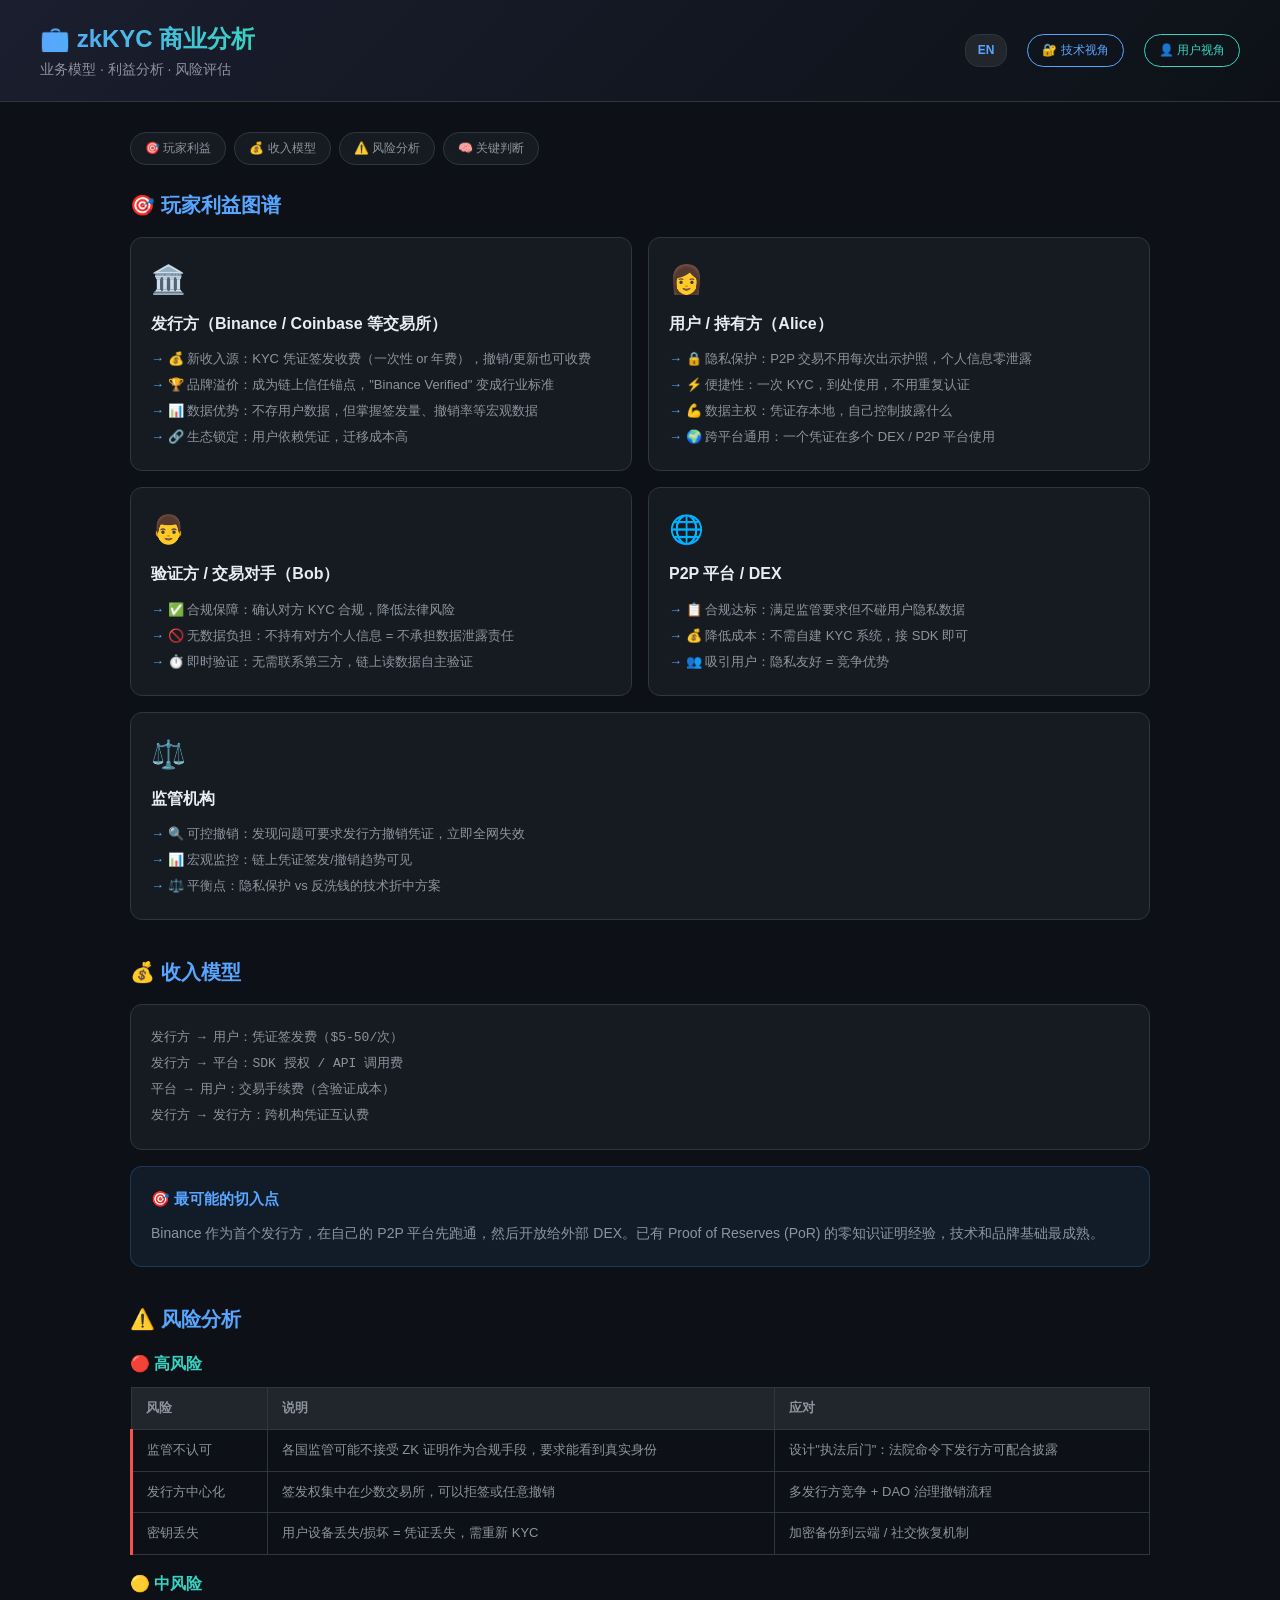
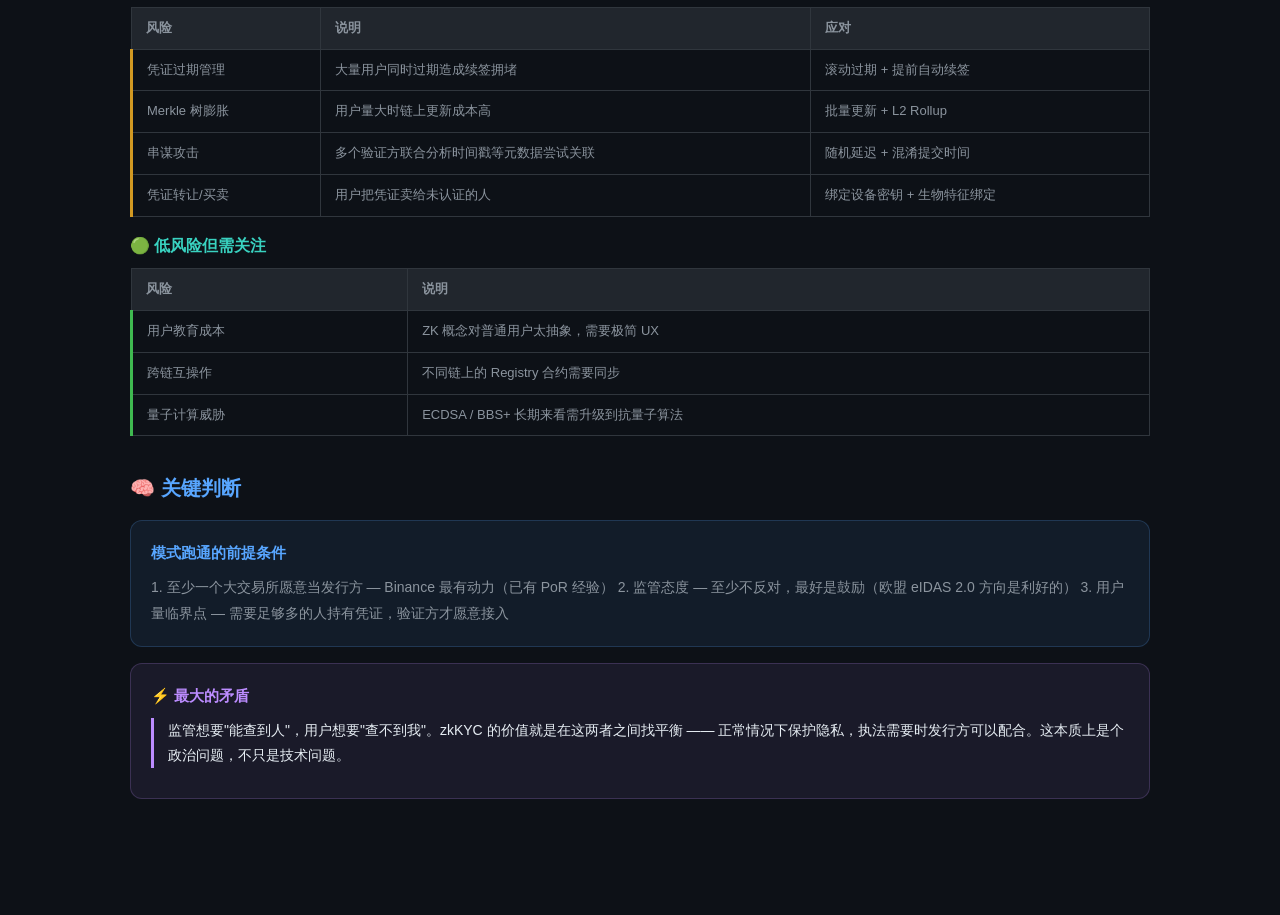
==== zkkyc/static/business.html @ 68d5da94 "feat: add business analysis page (bilingual) + docs/BUSINESS.md - New business.html with stakeholder" ====
<!DOCTYPE html>
<html lang="zh-CN" data-page="business">
<head>
  <meta charset="UTF-8">
  <meta name="viewport" content="width=device-width, initial-scale=1.0">
  <title>zkKYC — 商业分析</title>
  <link rel="stylesheet" href="style.css">
  <script src="i18n.js"></script>
  <style>
    .biz-container { max-width: 1100px; margin: 0 auto; padding: 30px 40px 80px; }
    .biz-section { margin-bottom: 36px; }
    .biz-section h2 { font-size: 20px; margin-bottom: 16px; color: var(--accent); }
    .biz-section h3 { font-size: 16px; margin: 16px 0 10px; color: var(--cyan); }

    .player-grid { display: grid; grid-template-columns: 1fr 1fr; gap: 16px; }
    @media (max-width: 800px) { .player-grid { grid-template-columns: 1fr; } }

    .player-card {
      background: var(--bg2); border: 1px solid var(--border); border-radius: 12px;
      padding: 20px; transition: border-color 0.2s;
    }
    .player-card:hover { border-color: var(--accent); }
    .player-card .player-name { font-size: 16px; font-weight: 700; margin-bottom: 10px; }
    .player-card .player-icon { font-size: 28px; margin-bottom: 8px; }
    .player-card ul { list-style: none; font-size: 13px; color: var(--text2); line-height: 2; }
    .player-card ul li::before { content: "→ "; color: var(--accent); }

    .revenue-box {
      background: var(--bg2); border: 1px solid var(--border); border-radius: 12px;
      padding: 20px; font-family: 'SF Mono', monospace; font-size: 13px;
      color: var(--text2); line-height: 2; white-space: pre-wrap;
    }

    .risk-table { width: 100%; border-collapse: collapse; font-size: 13px; }
    .risk-table th {
      text-align: left; padding: 10px 14px; background: var(--bg3);
      border: 1px solid var(--border); color: var(--text2); font-weight: 600;
    }
    .risk-table td {
      padding: 10px 14px; border: 1px solid var(--border); color: var(--text2); line-height: 1.6;
    }
    .risk-high { border-left: 3px solid #f85149 !important; }
    .risk-mid { border-left: 3px solid #d29922 !important; }
    .risk-low { border-left: 3px solid #3fb950 !important; }

    .insight-box {
      background: rgba(88,166,255,0.08); border: 1px solid rgba(88,166,255,0.2);
      border-radius: 12px; padding: 20px; margin-top: 16px;
    }
    .insight-box .insight-title { font-weight: 700; font-size: 15px; color: var(--accent); margin-bottom: 10px; }
    .insight-box p { font-size: 14px; color: var(--text2); line-height: 1.8; }

    .contradiction-box {
      background: rgba(188,140,255,0.08); border: 1px solid rgba(188,140,255,0.2);
      border-radius: 12px; padding: 20px; margin-top: 16px;
    }
    .contradiction-box .ct-title { font-weight: 700; font-size: 15px; color: var(--purple); margin-bottom: 10px; }
    .contradiction-box blockquote {
      font-size: 14px; color: var(--text); line-height: 1.8;
      border-left: 3px solid var(--purple); padding-left: 14px; margin: 10px 0;
    }

    .toc { display: flex; gap: 8px; flex-wrap: wrap; margin-bottom: 24px; }
    .toc a {
      padding: 6px 14px; border-radius: 16px; font-size: 12px; text-decoration: none;
      background: var(--bg2); border: 1px solid var(--border); color: var(--text2);
      transition: all 0.2s;
    }
    .toc a:hover { border-color: var(--accent); color: var(--accent); }
  </style>
</head>
<body>

<div class="header">
  <div>
    <h1 data-i18n="biz.title">💼 zkKYC 商业分析</h1>
    <div class="subtitle" data-i18n="biz.subtitle">业务模型 · 利益分析 · 风险评估</div>
  </div>
  <div class="status-bar">
    <button class="lang-toggle" onclick="toggleLang()">EN</button>
    <a href="/" style="font-size:12px; color:var(--accent); text-decoration:none; padding:6px 14px; border:1px solid var(--accent); border-radius:20px;" data-i18n="biz.back.tech">🔐 技术视角</a>
    <a href="/user-demo.html" style="font-size:12px; color:var(--cyan); text-decoration:none; padding:6px 14px; border:1px solid var(--cyan); border-radius:20px;" data-i18n="biz.back.user">👤 用户视角</a>
  </div>
</div>

<div class="biz-container">

  <!-- TOC -->
  <div class="toc">
    <a href="#players" data-i18n="biz.toc.players">🎯 玩家利益</a>
    <a href="#revenue" data-i18n="biz.toc.revenue">💰 收入模型</a>
    <a href="#risks" data-i18n="biz.toc.risks">⚠️ 风险分析</a>
    <a href="#insights" data-i18n="biz.toc.insights">🧠 关键判断</a>
  </div>

  <!-- ═══ Players ═══ -->
  <div class="biz-section" id="players">
    <h2 data-i18n="biz.players.title">🎯 玩家利益图谱 / Stakeholder Benefits</h2>
    <div class="player-grid">

      <div class="player-card">
        <div class="player-icon">🏛️</div>
        <div class="player-name" data-i18n="biz.p1.name">发行方（Binance / Coinbase 等交易所）</div>
        <ul>
          <li data-i18n="biz.p1.b1">💰 新收入源：KYC 凭证签发收费（一次性 or 年费），撤销/更新也可收费</li>
          <li data-i18n="biz.p1.b2">🏆 品牌溢价：成为链上信任锚点，"Binance Verified" 变成行业标准</li>
          <li data-i18n="biz.p1.b3">📊 数据优势：不存用户数据，但掌握签发量、撤销率等宏观数据</li>
          <li data-i18n="biz.p1.b4">🔗 生态锁定：用户依赖凭证，迁移成本高</li>
        </ul>
      </div>

      <div class="player-card">
        <div class="player-icon">👩</div>
        <div class="player-name" data-i18n="biz.p2.name">用户 / 持有方（Alice）</div>
        <ul>
          <li data-i18n="biz.p2.b1">🔒 隐私保护：P2P 交易不用每次出示护照，个人信息零泄露</li>
          <li data-i18n="biz.p2.b2">⚡ 便捷性：一次 KYC，到处使用，不用重复认证</li>
          <li data-i18n="biz.p2.b3">💪 数据主权：凭证存本地，自己控制披露什么</li>
          <li data-i18n="biz.p2.b4">🌍 跨平台通用：一个凭证在多个 DEX / P2P 平台使用</li>
        </ul>
      </div>

      <div class="player-card">
        <div class="player-icon">👨</div>
        <div class="player-name" data-i18n="biz.p3.name">验证方 / 交易对手（Bob）</div>
        <ul>
          <li data-i18n="biz.p3.b1">✅ 合规保障：确认对方 KYC 合规，降低法律风险</li>
          <li data-i18n="biz.p3.b2">🚫 无数据负担：不持有对方个人信息 = 不承担数据泄露责任</li>
          <li data-i18n="biz.p3.b3">⏱️ 即时验证：无需联系第三方，链上读数据自主验证</li>
        </ul>
      </div>

      <div class="player-card">
        <div class="player-icon">🌐</div>
        <div class="player-name" data-i18n="biz.p4.name">P2P 平台 / DEX</div>
        <ul>
          <li data-i18n="biz.p4.b1">📋 合规达标：满足监管要求但不碰用户隐私数据</li>
          <li data-i18n="biz.p4.b2">💰 降低成本：不需自建 KYC 系统，接 SDK 即可</li>
          <li data-i18n="biz.p4.b3">👥 吸引用户：隐私友好 = 竞争优势</li>
        </ul>
      </div>

      <div class="player-card" style="grid-column: 1 / -1;">
        <div class="player-icon">⚖️</div>
        <div class="player-name" data-i18n="biz.p5.name">监管机构</div>
        <ul>
          <li data-i18n="biz.p5.b1">🔍 可控撤销：发现问题可要求发行方撤销凭证，立即全网失效</li>
          <li data-i18n="biz.p5.b2">📊 宏观监控：链上凭证签发/撤销趋势可见</li>
          <li data-i18n="biz.p5.b3">⚖️ 平衡点：隐私保护 vs 反洗钱的技术折中方案</li>
        </ul>
      </div>

    </div>
  </div>

  <!-- ═══ Revenue ═══ -->
  <div class="biz-section" id="revenue">
    <h2 data-i18n="biz.revenue.title">💰 收入模型 / Revenue Model</h2>
    <div class="revenue-box" data-i18n="biz.revenue.box">发行方 → 用户：凭证签发费（$5-50/次）
发行方 → 平台：SDK 授权 / API 调用费
平台 → 用户：交易手续费（含验证成本）
发行方 → 发行方：跨机构凭证互认费</div>
    <div class="insight-box" style="margin-top:16px;">
      <div class="insight-title" data-i18n="biz.revenue.entry">🎯 最可能的切入点</div>
      <p data-i18n="biz.revenue.entry.desc">Binance 作为首个发行方，在自己的 P2P 平台先跑通，然后开放给外部 DEX。已有 Proof of Reserves (PoR) 的零知识证明经验，技术和品牌基础最成熟。</p>
    </div>
  </div>

  <!-- ═══ Risks ═══ -->
  <div class="biz-section" id="risks">
    <h2 data-i18n="biz.risks.title">⚠️ 风险分析 / Risk Assessment</h2>

    <h3 data-i18n="biz.risks.high">🔴 高风险</h3>
    <table class="risk-table">
      <tr><th data-i18n="biz.risks.th.risk">风险</th><th data-i18n="biz.risks.th.desc">说明</th><th data-i18n="biz.risks.th.mitigation">应对</th></tr>
      <tr class="risk-high">
        <td data-i18n="biz.r1.name">监管不认可</td>
        <td data-i18n="biz.r1.desc">各国监管可能不接受 ZK 证明作为合规手段，要求能看到真实身份</td>
        <td data-i18n="biz.r1.fix">设计"执法后门"：法院命令下发行方可配合披露</td>
      </tr>
      <tr class="risk-high">
        <td data-i18n="biz.r2.name">发行方中心化</td>
        <td data-i18n="biz.r2.desc">签发权集中在少数交易所，可以拒签或任意撤销</td>
        <td data-i18n="biz.r2.fix">多发行方竞争 + DAO 治理撤销流程</td>
      </tr>
      <tr class="risk-high">
        <td data-i18n="biz.r3.name">密钥丢失</td>
        <td data-i18n="biz.r3.desc">用户设备丢失/损坏 = 凭证丢失，需重新 KYC</td>
        <td data-i18n="biz.r3.fix">加密备份到云端 / 社交恢复机制</td>
      </tr>
    </table>

    <h3 data-i18n="biz.risks.mid">🟡 中风险</h3>
    <table class="risk-table">
      <tr><th data-i18n="biz.risks.th.risk">风险</th><th data-i18n="biz.risks.th.desc">说明</th><th data-i18n="biz.risks.th.mitigation">应对</th></tr>
      <tr class="risk-mid">
        <td data-i18n="biz.r4.name">凭证过期管理</td>
        <td data-i18n="biz.r4.desc">大量用户同时过期造成续签拥堵</td>
        <td data-i18n="biz.r4.fix">滚动过期 + 提前自动续签</td>
      </tr>
      <tr class="risk-mid">
        <td data-i18n="biz.r5.name">Merkle 树膨胀</td>
        <td data-i18n="biz.r5.desc">用户量大时链上更新成本高</td>
        <td data-i18n="biz.r5.fix">批量更新 + L2 Rollup</td>
      </tr>
      <tr class="risk-mid">
        <td data-i18n="biz.r6.name">串谋攻击</td>
        <td data-i18n="biz.r6.desc">多个验证方联合分析时间戳等元数据尝试关联</td>
        <td data-i18n="biz.r6.fix">随机延迟 + 混淆提交时间</td>
      </tr>
      <tr class="risk-mid">
        <td data-i18n="biz.r7.name">凭证转让/买卖</td>
        <td data-i18n="biz.r7.desc">用户把凭证卖给未认证的人</td>
        <td data-i18n="biz.r7.fix">绑定设备密钥 + 生物特征绑定</td>
      </tr>
    </table>

    <h3 data-i18n="biz.risks.low">🟢 低风险但需关注</h3>
    <table class="risk-table">
      <tr><th data-i18n="biz.risks.th.risk">风险</th><th data-i18n="biz.risks.th.desc">说明</th></tr>
      <tr class="risk-low">
        <td data-i18n="biz.r8.name">用户教育成本</td>
        <td data-i18n="biz.r8.desc">ZK 概念对普通用户太抽象，需要极简 UX</td>
      </tr>
      <tr class="risk-low">
        <td data-i18n="biz.r9.name">跨链互操作</td>
        <td data-i18n="biz.r9.desc">不同链上的 Registry 合约需要同步</td>
      </tr>
      <tr class="risk-low">
        <td data-i18n="biz.r10.name">量子计算威胁</td>
        <td data-i18n="biz.r10.desc">ECDSA / BBS+ 长期来看需升级到抗量子算法</td>
      </tr>
    </table>
  </div>

  <!-- ═══ Insights ═══ -->
  <div class="biz-section" id="insights">
    <h2 data-i18n="biz.insights.title">🧠 关键判断 / Key Insights</h2>

    <div class="insight-box">
      <div class="insight-title" data-i18n="biz.insights.prereq.title">模式跑通的前提条件 / Prerequisites for Success</div>
      <p data-i18n="biz.insights.prereq.desc">1. 至少一个大交易所愿意当发行方 — Binance 最有动力（已有 PoR 经验）
2. 监管态度 — 至少不反对，最好是鼓励（欧盟 eIDAS 2.0 方向是利好的）
3. 用户量临界点 — 需要足够多的人持有凭证，验证方才愿意接入</p>
    </div>

    <div class="contradiction-box">
      <div class="ct-title" data-i18n="biz.insights.contradiction.title">⚡ 最大的矛盾 / The Core Tension</div>
      <blockquote data-i18n="biz.insights.contradiction.quote">监管想要"能查到人"，用户想要"查不到我"。zkKYC 的价值就是在这两者之间找平衡 —— 正常情况下保护隐私，执法需要时发行方可以配合。这本质上是个政治问题，不只是技术问题。</blockquote>
    </div>
  </div>

</div>

</body>
</html>
---- zkkyc/static/style.css ----
:root {
  --bg: #0d1117;
  --bg2: #161b22;
  --bg3: #21262d;
  --border: #30363d;
  --text: #e6edf3;
  --text2: #8b949e;
  --accent: #58a6ff;
  --green: #3fb950;
  --red: #f85149;
  --orange: #d29922;
  --purple: #bc8cff;
  --cyan: #39d2c0;
  --radius: 12px;
}

* { margin: 0; padding: 0; box-sizing: border-box; }

body {
  font-family: -apple-system, BlinkMacSystemFont, 'Segoe UI', Helvetica, Arial, sans-serif;
  background: var(--bg);
  color: var(--text);
  line-height: 1.6;
  min-height: 100vh;
}

/* ── Header ── */
.header {
  background: linear-gradient(135deg, #1a1e2e 0%, #0d1117 100%);
  border-bottom: 1px solid var(--border);
  padding: 20px 40px;
  display: flex;
  justify-content: space-between;
  align-items: center;
}
.header h1 {
  font-size: 24px;
  font-weight: 700;
  background: linear-gradient(90deg, var(--accent), var(--cyan));
  -webkit-background-clip: text;
  -webkit-text-fill-color: transparent;
}
.header .subtitle { color: var(--text2); font-size: 14px; }
.header .status-bar {
  display: flex;
  gap: 20px;
  font-size: 13px;
  color: var(--text2);
}
.header .status-bar .stat { display: flex; align-items: center; gap: 6px; }
.header .status-bar .dot {
  width: 8px; height: 8px; border-radius: 50%; background: var(--green);
}
.header .status-bar .dot.off { background: var(--text2); }

/* ── Layout ── */
.container {
  max-width: 1400px;
  margin: 0 auto;
  padding: 30px 40px;
}
.main-grid {
  display: grid;
  grid-template-columns: 1fr 1fr;
  gap: 30px;
}

/* ── Steps sidebar ── */
.steps-nav {
  display: flex;
  gap: 8px;
  margin-bottom: 30px;
  flex-wrap: wrap;
}
.step-btn {
  background: var(--bg2);
  border: 1px solid var(--border);
  color: var(--text2);
  padding: 8px 16px;
  border-radius: 20px;
  cursor: pointer;
  font-size: 13px;
  transition: all 0.2s;
  white-space: nowrap;
}
.step-btn:hover { border-color: var(--accent); color: var(--text); }
.step-btn.active {
  background: var(--accent);
  color: #fff;
  border-color: var(--accent);
}
.step-btn.done {
  border-color: var(--green);
  color: var(--green);
}

/* ── Panels ── */
.panel {
  background: var(--bg2);
  border: 1px solid var(--border);
  border-radius: var(--radius);
  overflow: hidden;
}
.panel-header {
  padding: 16px 20px;
  border-bottom: 1px solid var(--border);
  display: flex;
  justify-content: space-between;
  align-items: center;
}
.panel-header h2 { font-size: 16px; font-weight: 600; }
.panel-header .badge {
  font-size: 11px;
  padding: 3px 10px;
  border-radius: 10px;
  background: var(--bg3);
  color: var(--text2);
}
.panel-body { padding: 20px; }

/* ── Forms ── */
.form-group { margin-bottom: 16px; }
.form-group label {
  display: block;
  font-size: 13px;
  color: var(--text2);
  margin-bottom: 6px;
}
.form-group input, .form-group select {
  width: 100%;
  padding: 10px 14px;
  background: var(--bg);
  border: 1px solid var(--border);
  border-radius: 8px;
  color: var(--text);
  font-size: 14px;
  outline: none;
  transition: border-color 0.2s;
}
.form-group input:focus { border-color: var(--accent); }

.btn {
  display: inline-flex;
  align-items: center;
  gap: 8px;
  padding: 10px 20px;
  border-radius: 8px;
  font-size: 14px;
  font-weight: 600;
  cursor: pointer;
  border: none;
  transition: all 0.2s;
}
.btn-primary {
  background: var(--accent);
  color: #fff;
}
.btn-primary:hover { opacity: 0.9; transform: translateY(-1px); }
.btn-danger {
  background: var(--red);
  color: #fff;
}
.btn-danger:hover { opacity: 0.9; }
.btn-secondary {
  background: var(--bg3);
  color: var(--text);
  border: 1px solid var(--border);
}
.btn:disabled {
  opacity: 0.4;
  cursor: not-allowed;
  transform: none;
}
.btn .spinner {
  width: 14px; height: 14px;
  border: 2px solid rgba(255,255,255,0.3);
  border-top-color: #fff;
  border-radius: 50%;
  animation: spin 0.6s linear infinite;
  display: none;
}
.btn.loading .spinner { display: inline-block; }

@keyframes spin { to { transform: rotate(360deg); } }

/* ── Explanation Panel ── */
.explanation {
  background: var(--bg2);
  border: 1px solid var(--border);
  border-radius: var(--radius);
}
.explanation .exp-title {
  font-size: 18px;
  font-weight: 700;
  margin-bottom: 16px;
}
.explanation .exp-steps {
  list-style: none;
  margin-bottom: 16px;
}
.explanation .exp-steps li {
  padding: 6px 0;
  padding-left: 20px;
  position: relative;
  font-size: 14px;
  color: var(--text);
}
.explanation .exp-steps li::before {
  content: "→";
  position: absolute;
  left: 0;
  color: var(--accent);
}
.explanation .exp-technical {
  background: var(--bg);
  border: 1px solid var(--border);
  border-radius: 8px;
  padding: 16px;
  font-size: 13px;
  color: var(--text2);
  white-space: pre-wrap;
  font-family: 'SF Mono', 'Fira Code', monospace;
  line-height: 1.7;
  margin-top: 12px;
}
.explanation .exp-next {
  margin-top: 16px;
  padding: 12px 16px;
  background: rgba(88,166,255,0.1);
  border: 1px solid rgba(88,166,255,0.2);
  border-radius: 8px;
  font-size: 13px;
  color: var(--accent);
}

/* ── Code/JSON viewer ── */
.json-view {
  background: var(--bg);
  border: 1px solid var(--border);
  border-radius: 8px;
  padding: 16px;
  font-family: 'SF Mono', 'Fira Code', monospace;
  font-size: 12px;
  overflow-x: auto;
  max-height: 400px;
  overflow-y: auto;
  white-space: pre-wrap;
  color: var(--text2);
  margin-top: 12px;
}
.json-key { color: var(--accent); }
.json-string { color: var(--green); }
.json-number { color: var(--orange); }
.json-bool { color: var(--purple); }
.json-comment { color: #6e7681; font-style: italic; }

/* ── Verification checks ── */
.check-list { list-style: none; margin-top: 12px; }
.check-item {
  display: flex;
  align-items: flex-start;
  gap: 10px;
  padding: 10px 14px;
  border-radius: 8px;
  margin-bottom: 6px;
  font-size: 14px;
  transition: background 0.2s;
}
.check-item.pass { background: rgba(63,185,80,0.1); }
.check-item.fail { background: rgba(248,81,73,0.1); }
.check-icon {
  width: 22px; height: 22px; border-radius: 50%;
  display: flex; align-items: center; justify-content: center;
  font-size: 12px; flex-shrink: 0;
}
.check-item.pass .check-icon { background: var(--green); color: #fff; }
.check-item.fail .check-icon { background: var(--red); color: #fff; }
.check-detail { color: var(--text2); font-size: 12px; margin-top: 2px; }

/* ── Proof comparison table ── */
.compare-table {
  width: 100%;
  border-collapse: collapse;
  margin-top: 12px;
  font-size: 13px;
}
.compare-table th {
  text-align: left;
  padding: 10px 12px;
  background: var(--bg);
  border: 1px solid var(--border);
  color: var(--text2);
  font-weight: 600;
}
.compare-table td {
  padding: 10px 12px;
  border: 1px solid var(--border);
  font-family: 'SF Mono', monospace;
  font-size: 11px;
  word-break: break-all;
}

/* ── Wallet cards ── */
.wallet-row { display: grid; grid-template-columns: 1fr 60px 1fr; gap: 16px; align-items: center; }
.wallet-card {
  background: var(--bg);
  border: 1px solid var(--border);
  border-radius: var(--radius);
  padding: 20px;
}
.wallet-card h3 { font-size: 15px; margin-bottom: 8px; }
.wallet-card .addr {
  font-family: monospace;
  font-size: 12px;
  color: var(--text2);
  word-break: break-all;
}
.arrow-col {
  display: flex;
  align-items: center;
  justify-content: center;
  font-size: 28px;
  color: var(--accent);
}

/* ── Step content areas ── */
.step-content { display: none; }
.step-content.active { display: block; }

/* ── Privacy highlight ── */
.privacy-box {
  background: rgba(188,140,255,0.08);
  border: 1px solid rgba(188,140,255,0.2);
  border-radius: 8px;
  padding: 14px;
  margin-top: 12px;
  font-size: 13px;
  color: var(--purple);
}

/* ── Animation ── */
.fade-in {
  animation: fadeIn 0.3s ease-in;
}
@keyframes fadeIn {
  from { opacity: 0; transform: translateY(10px); }
  to { opacity: 1; transform: translateY(0); }
}

/* ── Responsive ── */
@media (max-width: 900px) {
  .main-grid { grid-template-columns: 1fr; }
  .container { padding: 16px; }
  .header { padding: 16px; flex-direction: column; gap: 12px; }
  .wallet-row { grid-template-columns: 1fr; }
}

/* ── Scrollbar ── */
::-webkit-scrollbar { width: 6px; height: 6px; }
::-webkit-scrollbar-track { background: var(--bg); }
::-webkit-scrollbar-thumb { background: var(--border); border-radius: 3px; }
::-webkit-scrollbar-thumb:hover { background: var(--text2); }

/* ── Reset button ── */
.reset-btn {
  position: fixed;
  bottom: 20px;
  right: 20px;
  z-index: 100;
}

/* ── Verification Timeline ── */
.verify-timeline {
  position: relative;
  padding-left: 50px;
}
.verify-timeline::before {
  content: '';
  position: absolute;
  left: 22px;
  top: 0;
  bottom: 0;
  width: 2px;
  background: var(--border);
}
.vt-step {
  position: relative;
  margin-bottom: 20px;
  opacity: 0.5;
  transition: all 0.4s ease;
}
.vt-step.active, .vt-step.done {
  opacity: 1;
}
.vt-step.done .vt-icon {
  background: var(--green);
  border-color: var(--green);
  box-shadow: 0 0 12px rgba(63,185,80,0.3);
}
.vt-step.fail .vt-icon {
  background: var(--red);
  border-color: var(--red);
  box-shadow: 0 0 12px rgba(248,81,73,0.3);
}
.vt-step.active .vt-icon {
  border-color: var(--accent);
  box-shadow: 0 0 12px rgba(88,166,255,0.4);
  animation: pulse 1.5s ease infinite;
}
@keyframes pulse {
  0%, 100% { box-shadow: 0 0 12px rgba(88,166,255,0.4); }
  50% { box-shadow: 0 0 20px rgba(88,166,255,0.7); }
}
.vt-icon {
  position: absolute;
  left: -50px;
  width: 44px;
  height: 44px;
  border-radius: 50%;
  background: var(--bg);
  border: 2px solid var(--border);
  display: flex;
  align-items: center;
  justify-content: center;
  font-size: 18px;
  z-index: 1;
  transition: all 0.4s ease;
}
.vt-content {
  background: var(--bg);
  border: 1px solid var(--border);
  border-radius: 10px;
  padding: 16px 20px;
  transition: border-color 0.3s;
}
.vt-step.active .vt-content {
  border-color: var(--accent);
}
.vt-step.done .vt-content {
  border-color: var(--green);
}
.vt-step.fail .vt-content {
  border-color: var(--red);
}
.vt-title {
  font-size: 15px;
  font-weight: 700;
  margin-bottom: 4px;
}
.vt-desc {
  font-size: 13px;
  color: var(--text2);
  margin-bottom: 10px;
}
.vt-detail {
  display: none;
}
.vt-step.active .vt-detail,
.vt-step.done .vt-detail,
.vt-step.fail .vt-detail {
  display: block;
  animation: fadeIn 0.3s ease;
}
.vt-code {
  background: var(--bg2);
  border: 1px solid var(--border);
  border-radius: 6px;
  padding: 12px 14px;
  font-family: 'SF Mono', 'Fira Code', monospace;
  font-size: 12px;
  line-height: 1.8;
  overflow-x: auto;
}
.vt-note {
  margin-top: 10px;
  padding: 10px 14px;
  background: rgba(188,140,255,0.06);
  border: 1px solid rgba(188,140,255,0.15);
  border-radius: 6px;
  font-size: 12px;
  color: var(--text2);
  line-height: 1.6;
}
.vt-status {
  margin-top: 8px;
  font-size: 12px;
  font-weight: 600;
  color: var(--text2);
}
.vt-step.done .vt-status { color: var(--green); }
.vt-step.fail .vt-status { color: var(--red); }

/* ── Language Toggle ── */
.lang-toggle {
  background: var(--bg3);
  border: 1px solid var(--border);
  color: var(--accent);
  padding: 4px 12px;
  border-radius: 14px;
  font-size: 12px;
  font-weight: 700;
  cursor: pointer;
  transition: all 0.2s;
}
.lang-toggle:hover {
  border-color: var(--accent);
  background: rgba(88,166,255,0.1);
}
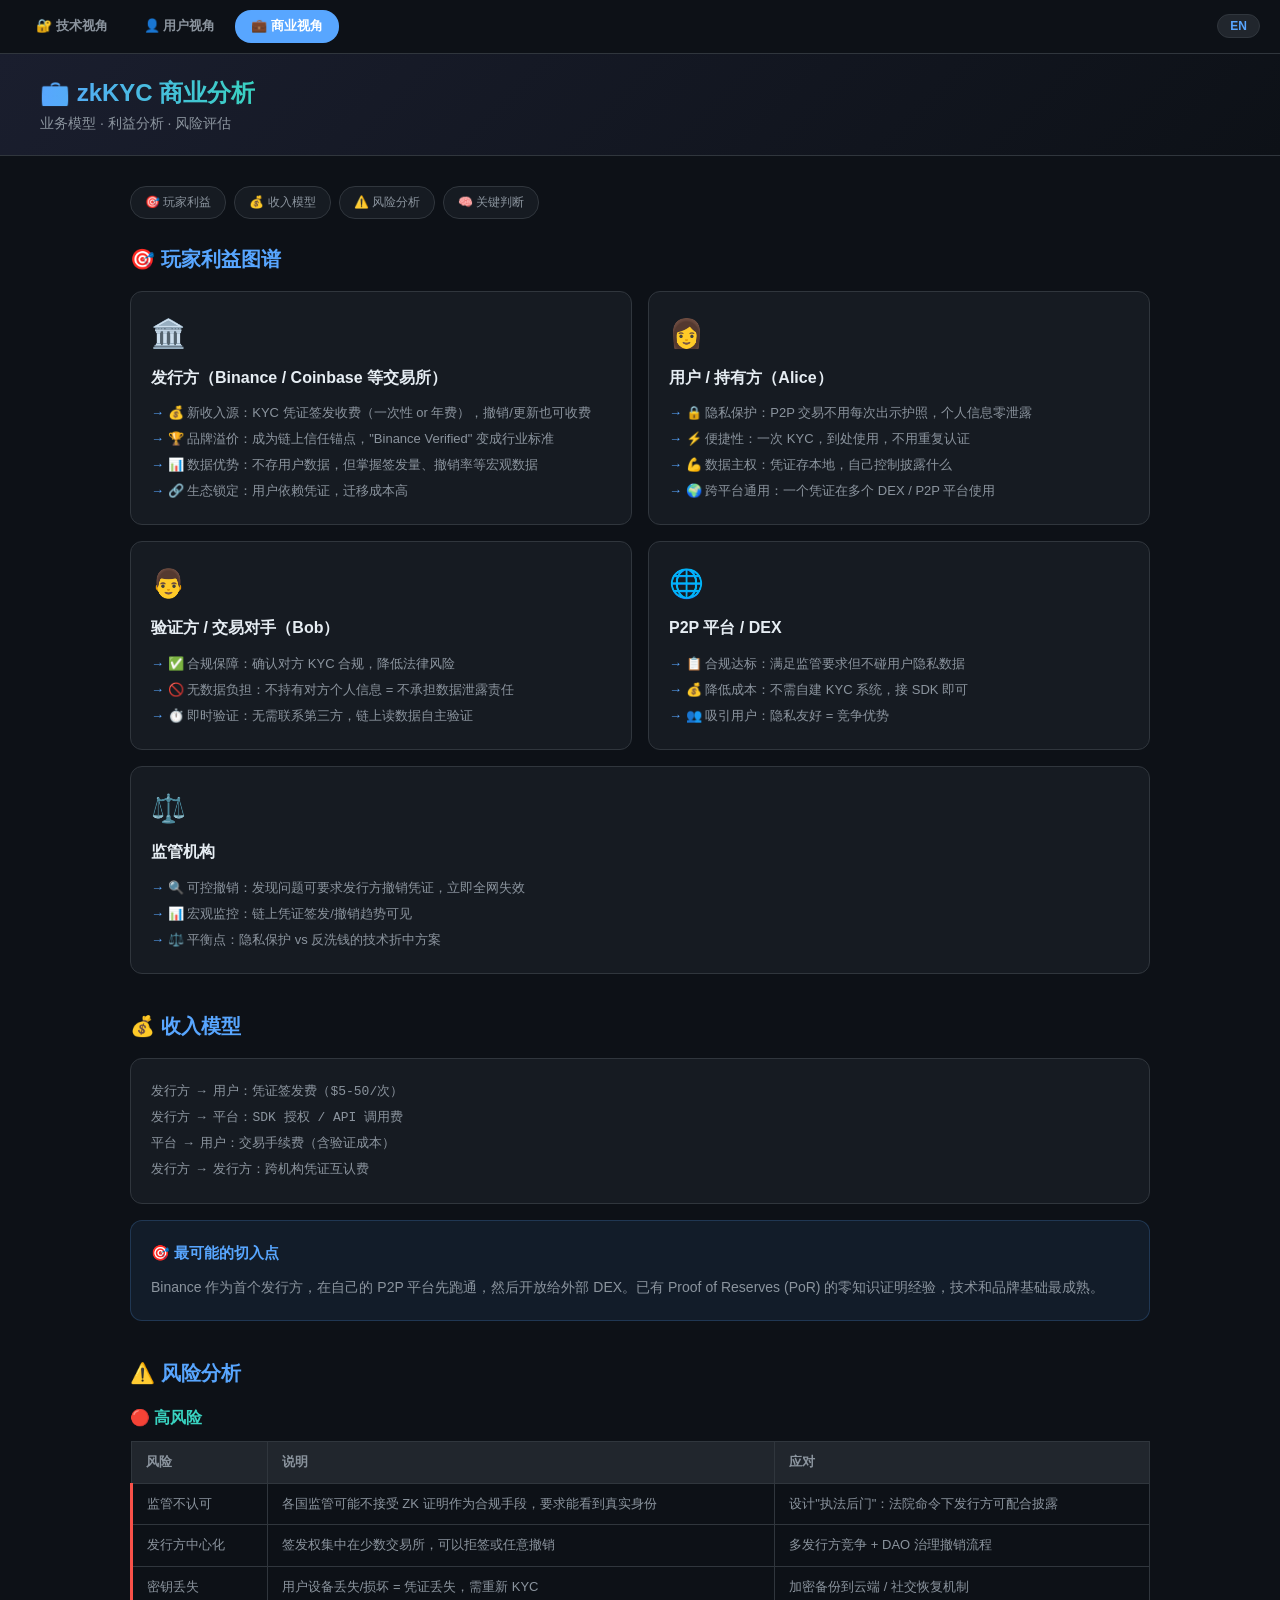
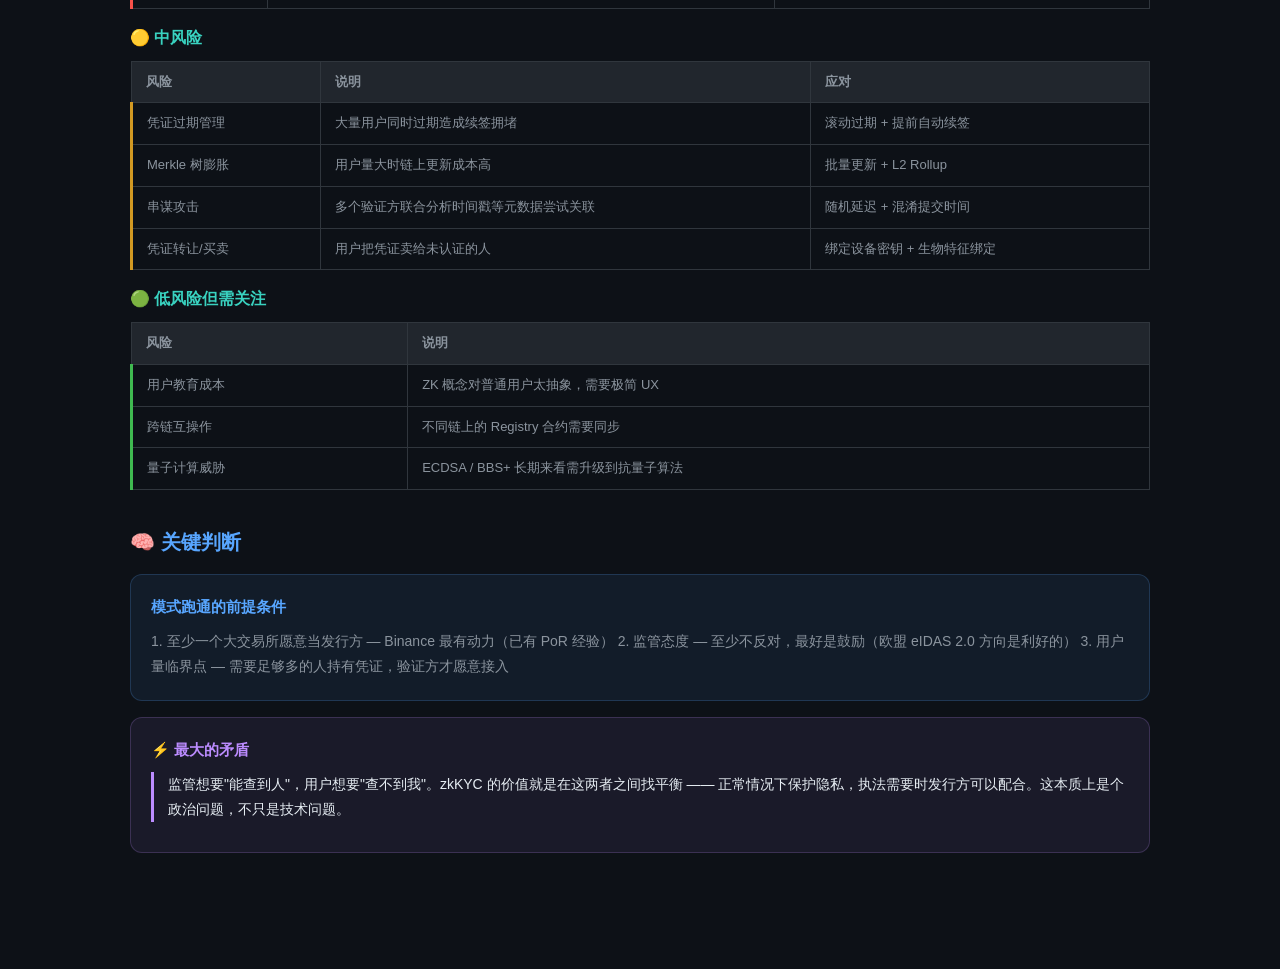
==== commit 42f0e38a: "ui: unified top nav bar across all 3 pages - Fixed page-nav bar at top of every page (tech/user/busi" ====
--- a/zkkyc/static/business.html
+++ b/zkkyc/static/business.html
@@ -71,15 +71,19 @@
 </head>
 <body>
 
+<!-- Page Navigation -->
+<div class="page-nav">
+  <a href="/" data-i18n="nav.tech">🔐 技术视角</a>
+  <a href="/user-demo.html" data-i18n="nav.user">👤 用户视角</a>
+  <a href="/business.html" class="active" data-i18n="nav.biz">💼 商业视角</a>
+  <div class="nav-spacer"></div>
+  <button class="lang-toggle" onclick="toggleLang()">EN</button>
+</div>
+
 <div class="header">
   <div>
     <h1 data-i18n="biz.title">💼 zkKYC 商业分析</h1>
     <div class="subtitle" data-i18n="biz.subtitle">业务模型 · 利益分析 · 风险评估</div>
-  </div>
-  <div class="status-bar">
-    <button class="lang-toggle" onclick="toggleLang()">EN</button>
-    <a href="/" style="font-size:12px; color:var(--accent); text-decoration:none; padding:6px 14px; border:1px solid var(--accent); border-radius:20px;" data-i18n="biz.back.tech">🔐 技术视角</a>
-    <a href="/user-demo.html" style="font-size:12px; color:var(--cyan); text-decoration:none; padding:6px 14px; border:1px solid var(--cyan); border-radius:20px;" data-i18n="biz.back.user">👤 用户视角</a>
   </div>
 </div>
 
--- a/zkkyc/static/style.css
+++ b/zkkyc/static/style.css
@@ -490,6 +490,39 @@
 .vt-step.done .vt-status { color: var(--green); }
 .vt-step.fail .vt-status { color: var(--red); }
 
+/* ── Page Nav Bar ── */
+.page-nav {
+  display: flex;
+  gap: 4px;
+  padding: 10px 20px;
+  background: var(--bg);
+  border-bottom: 1px solid var(--border);
+  position: sticky;
+  top: 0;
+  z-index: 200;
+  align-items: center;
+}
+.page-nav a {
+  padding: 6px 16px;
+  border-radius: 16px;
+  font-size: 13px;
+  font-weight: 600;
+  text-decoration: none;
+  color: var(--text2);
+  transition: all 0.2s;
+  white-space: nowrap;
+}
+.page-nav a:hover {
+  color: var(--text);
+  background: var(--bg2);
+}
+.page-nav a.active {
+  background: var(--accent);
+  color: #fff;
+}
+.page-nav .nav-spacer { flex: 1; }
+.page-nav .lang-toggle { margin-left: 8px; }
+
 /* ── Language Toggle ── */
 .lang-toggle {
   background: var(--bg3);
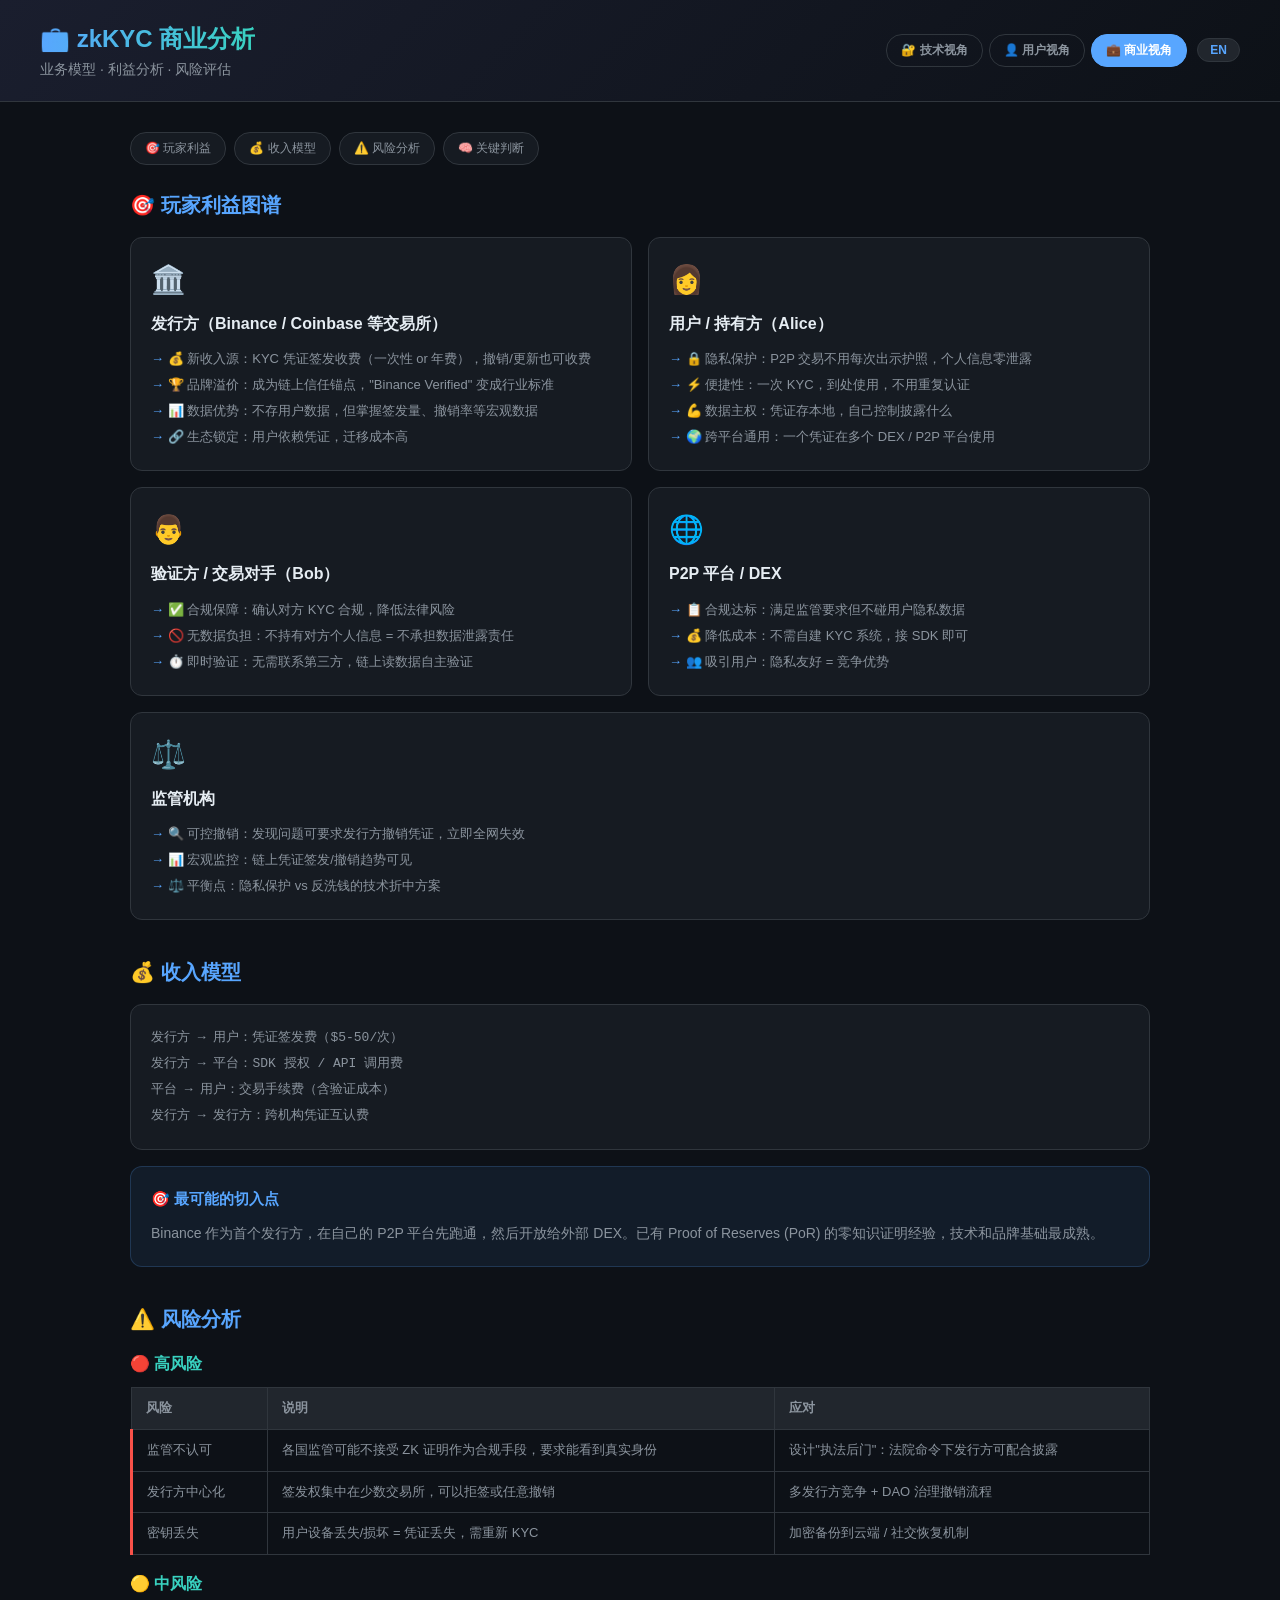
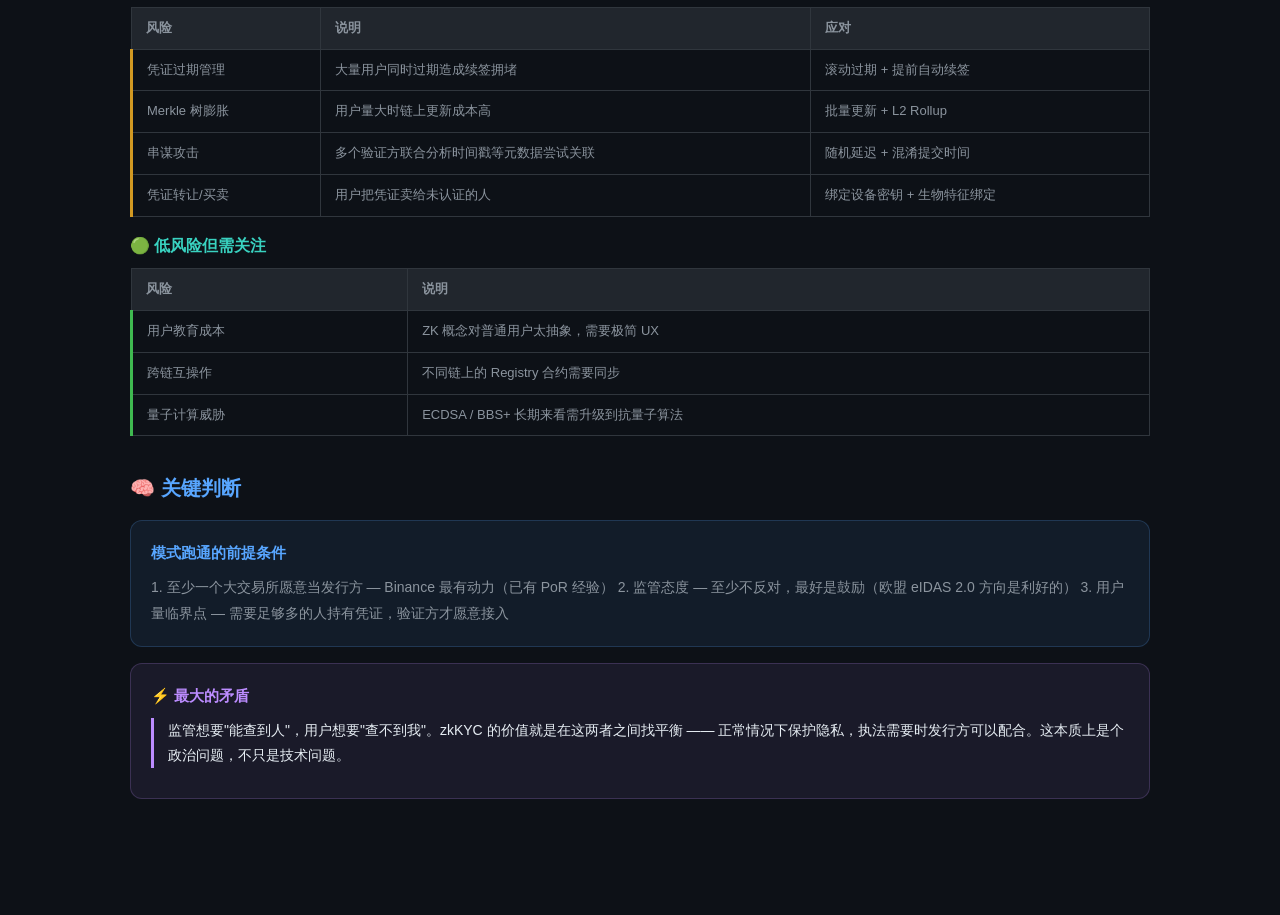
==== commit f318d0e1: "ui: move page nav to header top-right corner - Nav buttons now inside each page's header (right side" ====
--- a/zkkyc/static/business.html
+++ b/zkkyc/static/business.html
@@ -71,19 +71,16 @@
 </head>
 <body>
 
-<!-- Page Navigation -->
-<div class="page-nav">
-  <a href="/" data-i18n="nav.tech">🔐 技术视角</a>
-  <a href="/user-demo.html" data-i18n="nav.user">👤 用户视角</a>
-  <a href="/business.html" class="active" data-i18n="nav.biz">💼 商业视角</a>
-  <div class="nav-spacer"></div>
-  <button class="lang-toggle" onclick="toggleLang()">EN</button>
-</div>
-
 <div class="header">
   <div>
     <h1 data-i18n="biz.title">💼 zkKYC 商业分析</h1>
     <div class="subtitle" data-i18n="biz.subtitle">业务模型 · 利益分析 · 风险评估</div>
+  </div>
+  <div class="page-nav">
+    <a href="/" data-i18n="nav.tech">🔐 技术视角</a>
+    <a href="/user-demo.html" data-i18n="nav.user">👤 用户视角</a>
+    <a href="/business.html" class="active" data-i18n="nav.biz">💼 商业视角</a>
+    <button class="lang-toggle" onclick="toggleLang()">EN</button>
   </div>
 </div>
 
--- a/zkkyc/static/style.css
+++ b/zkkyc/static/style.css
@@ -490,38 +490,33 @@
 .vt-step.done .vt-status { color: var(--green); }
 .vt-step.fail .vt-status { color: var(--red); }
 
-/* ── Page Nav Bar ── */
+/* ── Page Nav (inside header) ── */
 .page-nav {
   display: flex;
-  gap: 4px;
-  padding: 10px 20px;
-  background: var(--bg);
-  border-bottom: 1px solid var(--border);
-  position: sticky;
-  top: 0;
-  z-index: 200;
+  gap: 6px;
   align-items: center;
 }
 .page-nav a {
-  padding: 6px 16px;
+  padding: 6px 14px;
   border-radius: 16px;
-  font-size: 13px;
+  font-size: 12px;
   font-weight: 600;
   text-decoration: none;
   color: var(--text2);
+  border: 1px solid var(--border);
   transition: all 0.2s;
   white-space: nowrap;
 }
 .page-nav a:hover {
   color: var(--text);
-  background: var(--bg2);
+  border-color: var(--accent);
 }
 .page-nav a.active {
   background: var(--accent);
   color: #fff;
-}
-.page-nav .nav-spacer { flex: 1; }
-.page-nav .lang-toggle { margin-left: 8px; }
+  border-color: var(--accent);
+}
+.page-nav .lang-toggle { margin-left: 4px; }
 
 /* ── Language Toggle ── */
 .lang-toggle {
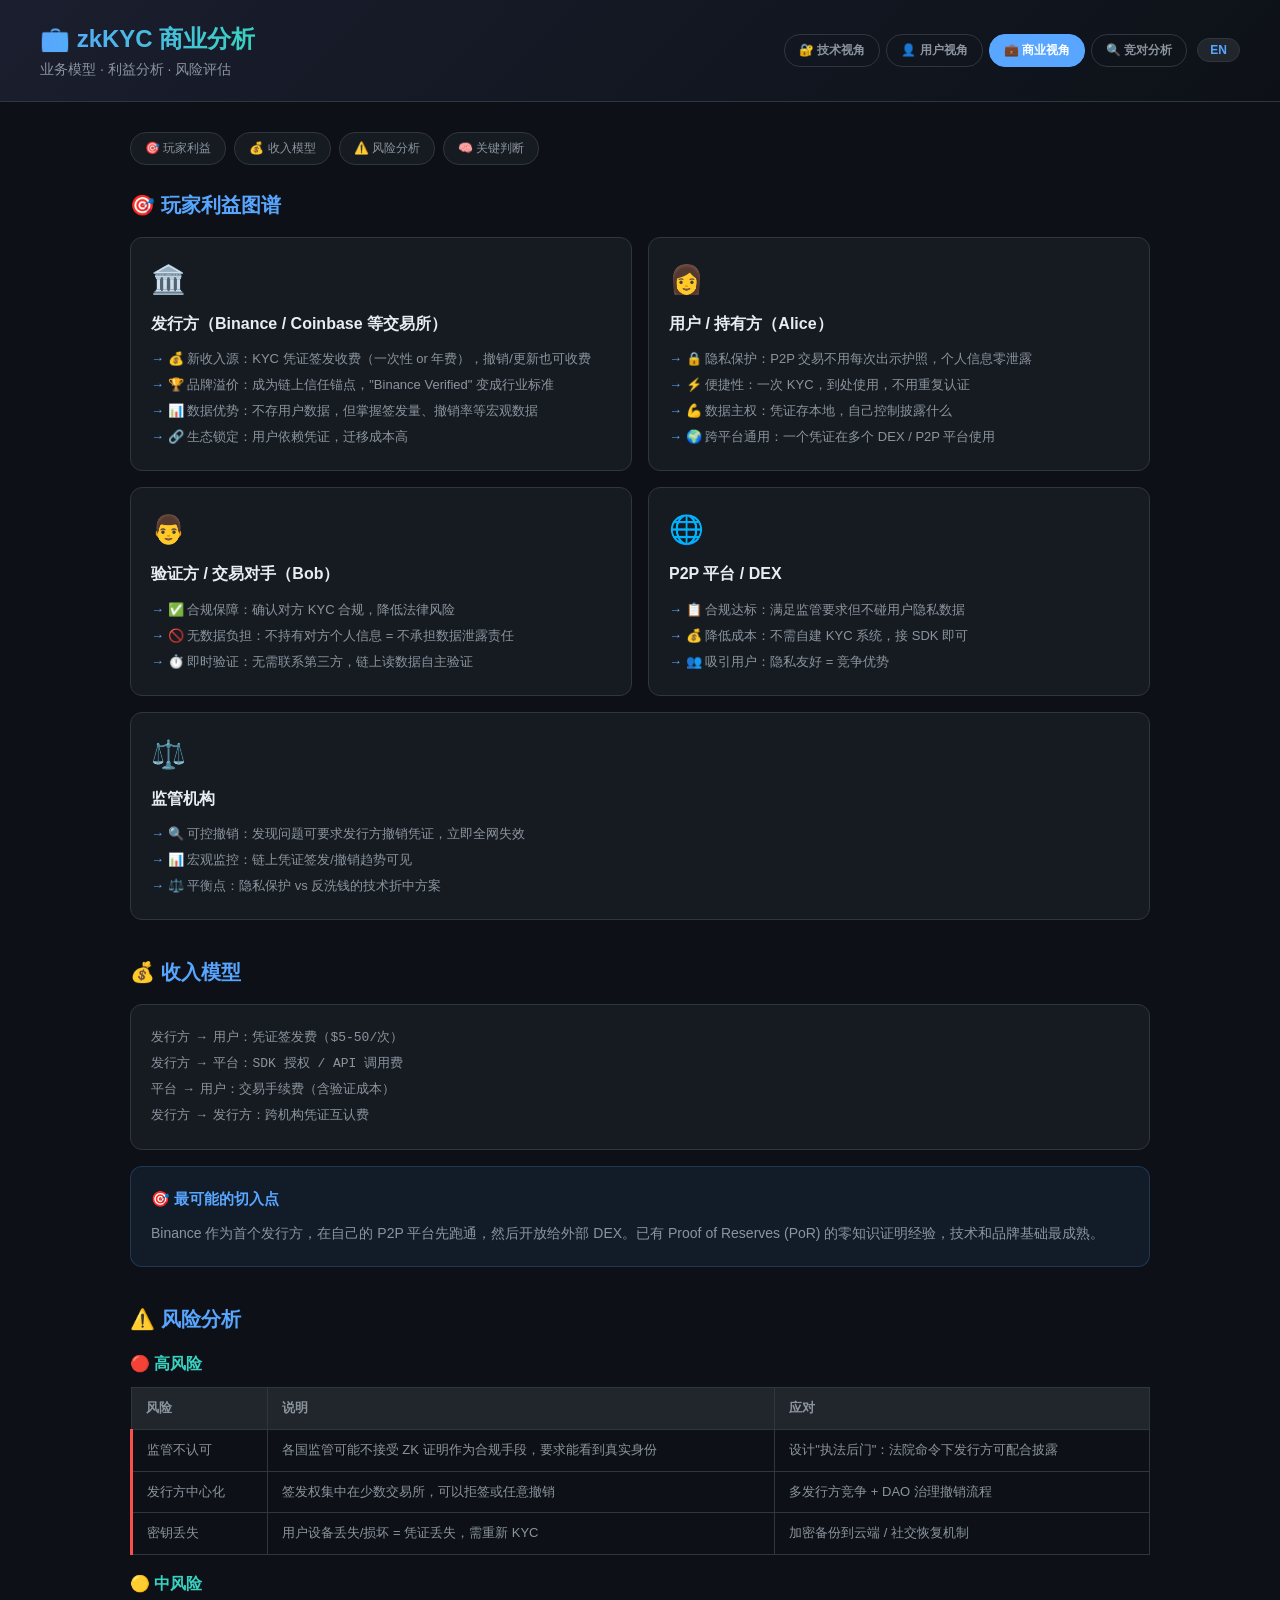
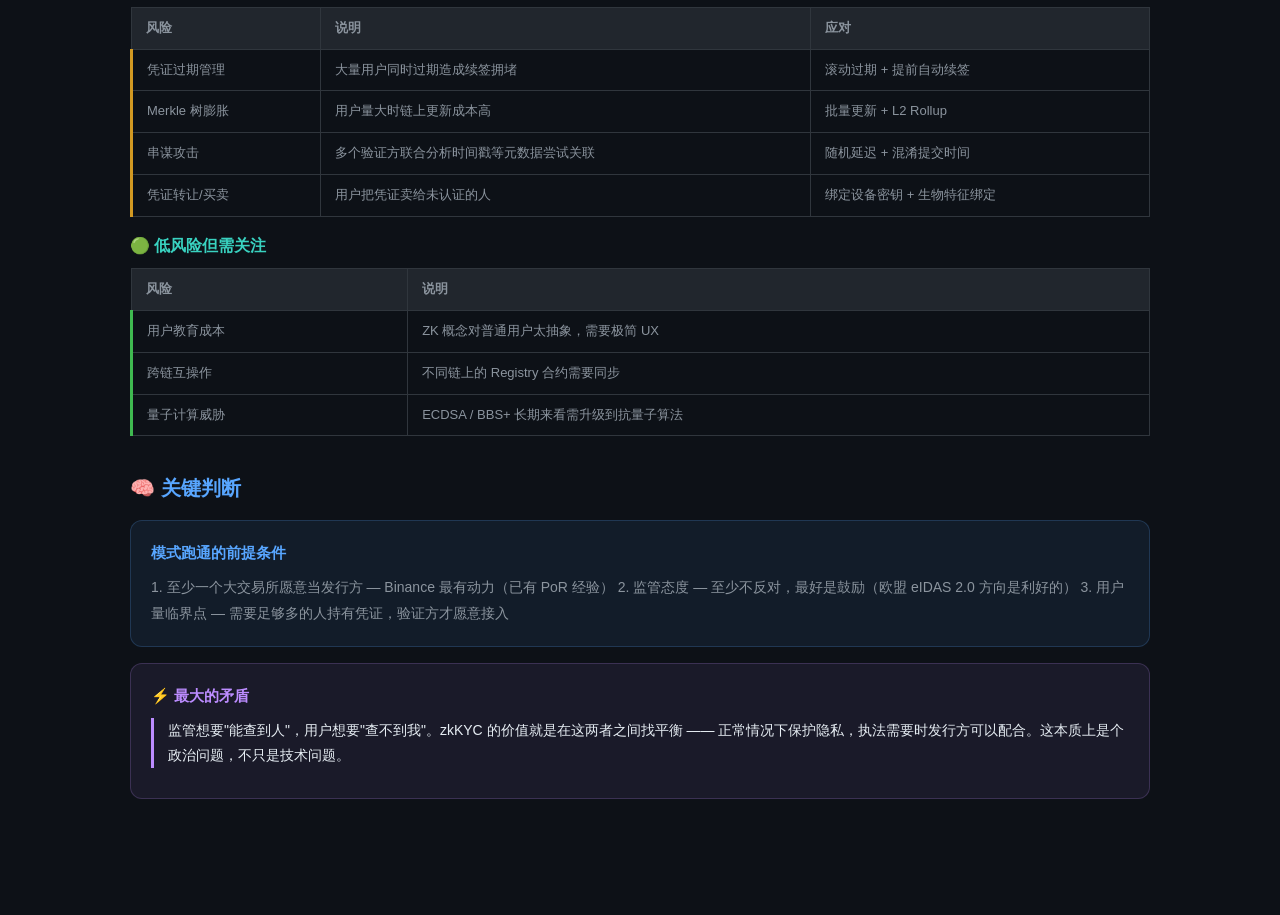
==== commit 492072ec: "feat: add competitor analysis page (bilingual) - New competitors.html with 8 industry players analyz" ====
--- a/zkkyc/static/business.html
+++ b/zkkyc/static/business.html
@@ -80,6 +80,7 @@
     <a href="/" data-i18n="nav.tech">🔐 技术视角</a>
     <a href="/user-demo.html" data-i18n="nav.user">👤 用户视角</a>
     <a href="/business.html" class="active" data-i18n="nav.biz">💼 商业视角</a>
+    <a href="/competitors.html" data-i18n="nav.comp">🔍 竞对分析</a>
     <button class="lang-toggle" onclick="toggleLang()">EN</button>
   </div>
 </div>
